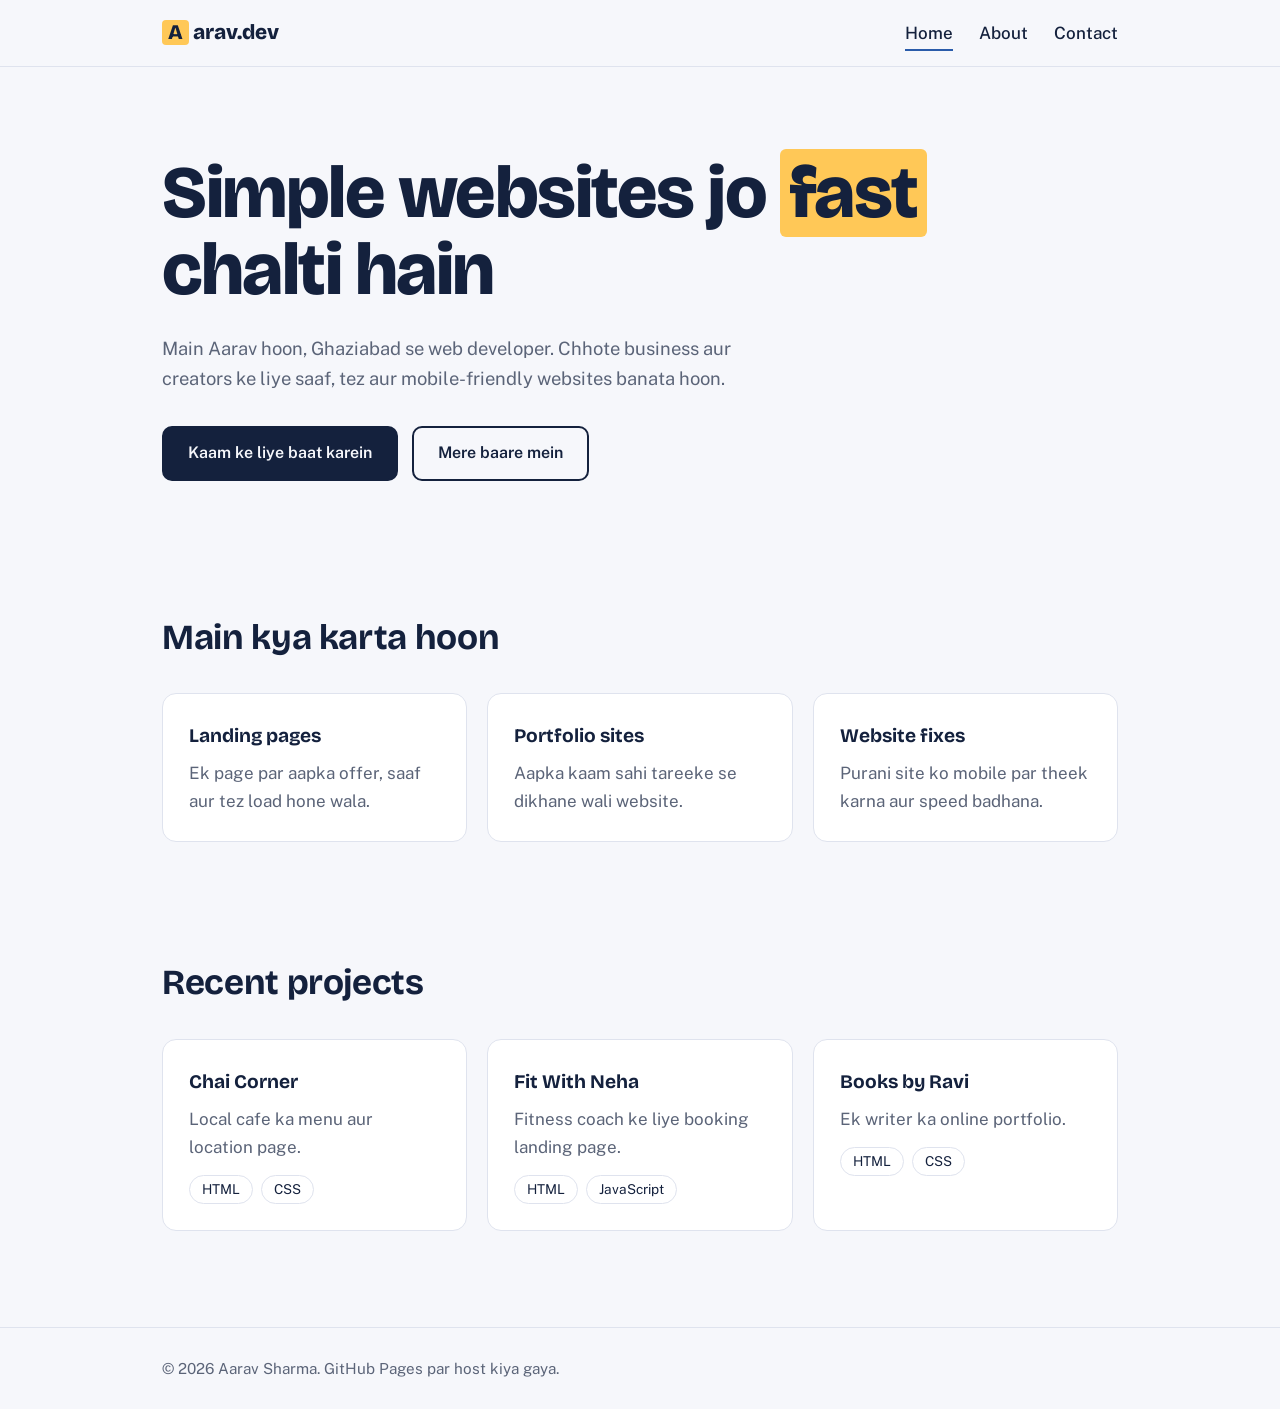
==== index.html @ a34be63d "website done" ====
<!DOCTYPE html>
<html lang="en">
<head>
  <meta charset="UTF-8">
  <meta name="viewport" content="width=device-width, initial-scale=1">
  <title>Aarav Sharma | Web Developer</title>
  <meta name="description" content="Simple, fast websites banane wala web developer.">
  <link rel="preconnect" href="https://fonts.googleapis.com">
  <link rel="preconnect" href="https://fonts.gstatic.com" crossorigin>
  <link href="https://fonts.googleapis.com/css2?family=Bricolage+Grotesque:wght@600;800&family=Public+Sans:wght@400;500;600&display=swap" rel="stylesheet">
  <link rel="stylesheet" href="css/style.css">
</head>
<body>
<header>
  <div class="wrap bar">
    <a class="logo" href="index.html"><span>A</span>arav.dev</a>
    <button class="menu-btn" aria-expanded="false" aria-label="Menu">Menu</button>
    <nav aria-label="Main">
      <ul>
        <li><a href="index.html">Home</a></li>
        <li><a href="about.html">About</a></li>
        <li><a href="contact.html">Contact</a></li>
      </ul>
    </nav>
  </div>
</header>
<main>
<div class="wrap">
  <div class="hero">
    <h1>Simple websites jo <mark>fast</mark> chalti hain</h1>
    <p>Main Aarav hoon, Ghaziabad se web developer. Chhote business aur creators ke liye saaf, tez aur mobile-friendly websites banata hoon.</p>
    <a class="btn" href="contact.html">Kaam ke liye baat karein</a>
    <a class="btn alt" href="about.html">Mere baare mein</a>
  </div>

  <section>
    <h2>Main kya karta hoon</h2>
    <div class="grid">
      <div class="card"><h3>Landing pages</h3><p>Ek page par aapka offer, saaf aur tez load hone wala.</p></div>
      <div class="card"><h3>Portfolio sites</h3><p>Aapka kaam sahi tareeke se dikhane wali website.</p></div>
      <div class="card"><h3>Website fixes</h3><p>Purani site ko mobile par theek karna aur speed badhana.</p></div>
    </div>
  </section>

  <section>
    <h2>Recent projects</h2>
    <div class="grid">
      <div class="card"><h3>Chai Corner</h3><p>Local cafe ka menu aur location page.</p>
        <ul class="tags"><li>HTML</li><li>CSS</li></ul></div>
      <div class="card"><h3>Fit With Neha</h3><p>Fitness coach ke liye booking landing page.</p>
        <ul class="tags"><li>HTML</li><li>JavaScript</li></ul></div>
      <div class="card"><h3>Books by Ravi</h3><p>Ek writer ka online portfolio.</p>
        <ul class="tags"><li>HTML</li><li>CSS</li></ul></div>
    </div>
  </section>
</div>
</main>
<footer>
  <div class="wrap">&copy; <span id="year">2026</span> Aarav Sharma. GitHub Pages par host kiya gaya.</div>
</footer>
<script src="js/script.js"></script>
</body>
</html>
---- css/style.css ----
:root{
  --bg:#f6f7fb; --surface:#ffffff; --ink:#14213d; --muted:#5b6478;
  --accent:#2a5caa; --mark:#ffc857; --line:#dfe3ee;
  --head:"Bricolage Grotesque",system-ui,sans-serif;
  --body:"Public Sans",system-ui,-apple-system,Segoe UI,sans-serif;
}
@media (prefers-color-scheme:dark){
  :root{--bg:#0f1626;--surface:#17203a;--ink:#eef1f8;--muted:#9aa5bf;--accent:#7aa7ec;--line:#27314d}
}
*{box-sizing:border-box;margin:0;padding:0}
html{scroll-behavior:smooth}
body{font-family:var(--body);background:var(--bg);color:var(--ink);line-height:1.65;font-size:17px}
a{color:var(--accent)}
a:focus-visible,button:focus-visible,input:focus-visible,textarea:focus-visible{outline:3px solid var(--mark);outline-offset:2px}
.wrap{max-width:1000px;margin:0 auto;padding:0 22px}

/* Header */
header{border-bottom:1px solid var(--line);background:var(--bg);position:sticky;top:0;z-index:10}
.bar{display:flex;align-items:center;justify-content:space-between;height:66px}
.logo{font-family:var(--head);font-weight:800;font-size:1.3rem;color:var(--ink);text-decoration:none}
.logo span{background:var(--mark);color:#14213d;padding:0 .3em;border-radius:4px;margin-right:.15em}
nav ul{display:flex;gap:26px;list-style:none}
nav a{color:var(--ink);text-decoration:none;font-weight:500;padding:6px 0;border-bottom:2px solid transparent}
nav a:hover,nav a.active{border-color:var(--accent)}
.menu-btn{display:none;background:none;border:1px solid var(--line);color:var(--ink);padding:6px 12px;border-radius:8px;font:inherit;cursor:pointer}

/* Hero */
.hero{padding:88px 0 72px}
.hero h1{font-family:var(--head);font-weight:800;font-size:clamp(2.4rem,7vw,4.6rem);line-height:1.05;letter-spacing:-.02em;max-width:14em}
.hero h1 mark{background:var(--mark);color:#14213d;padding:0 .12em;border-radius:6px}
.hero p{max-width:34em;margin:24px 0 32px;color:var(--muted);font-size:1.15rem}
.btn{display:inline-block;background:var(--ink);color:var(--bg);padding:12px 24px;border-radius:10px;text-decoration:none;font-weight:600;border:2px solid var(--ink);font-size:1rem;cursor:pointer;font-family:inherit}
.btn:hover{background:transparent;color:var(--ink)}
.btn.alt{background:transparent;color:var(--ink);margin-left:10px}
.btn.alt:hover{background:var(--ink);color:var(--bg)}

/* Sections */
section{padding:56px 0}
h2{font-family:var(--head);font-size:clamp(1.6rem,4vw,2.2rem);margin-bottom:26px;letter-spacing:-.01em}
.grid{display:grid;grid-template-columns:repeat(auto-fit,minmax(260px,1fr));gap:20px}
.card{background:var(--surface);border:1px solid var(--line);border-radius:14px;padding:26px}
.card h3{font-family:var(--head);font-size:1.2rem;margin-bottom:8px}
.card p{color:var(--muted)}
.tags{display:flex;flex-wrap:wrap;gap:8px;margin-top:14px;list-style:none}
.tags li{font-size:.85rem;border:1px solid var(--line);border-radius:99px;padding:2px 12px}
.prose{max-width:40em}
.prose p{margin-bottom:1em}
.page-title{padding:64px 0 8px}
.page-title h1{font-family:var(--head);font-size:clamp(2rem,6vw,3.2rem);letter-spacing:-.02em}

/* Form */
form{display:grid;gap:16px;max-width:520px}
label{font-weight:600;display:grid;gap:6px}
input,textarea{font:inherit;padding:11px 14px;border:1px solid var(--line);border-radius:10px;background:var(--surface);color:var(--ink)}
textarea{min-height:140px;resize:vertical}
#form-msg{font-weight:600;color:var(--accent);min-height:1.5em}

/* Footer */
footer{border-top:1px solid var(--line);padding:28px 0;color:var(--muted);font-size:.95rem;margin-top:40px}

@media (max-width:640px){
  .menu-btn{display:block}
  nav{position:absolute;top:66px;left:0;right:0;background:var(--bg);border-bottom:1px solid var(--line);display:none}
  nav.open{display:block}
  nav ul{flex-direction:column;gap:0;padding:8px 22px 16px}
  nav a{display:block;padding:12px 0}
  .btn.alt{margin:12px 0 0}
}
@media (prefers-reduced-motion:reduce){html{scroll-behavior:auto}}
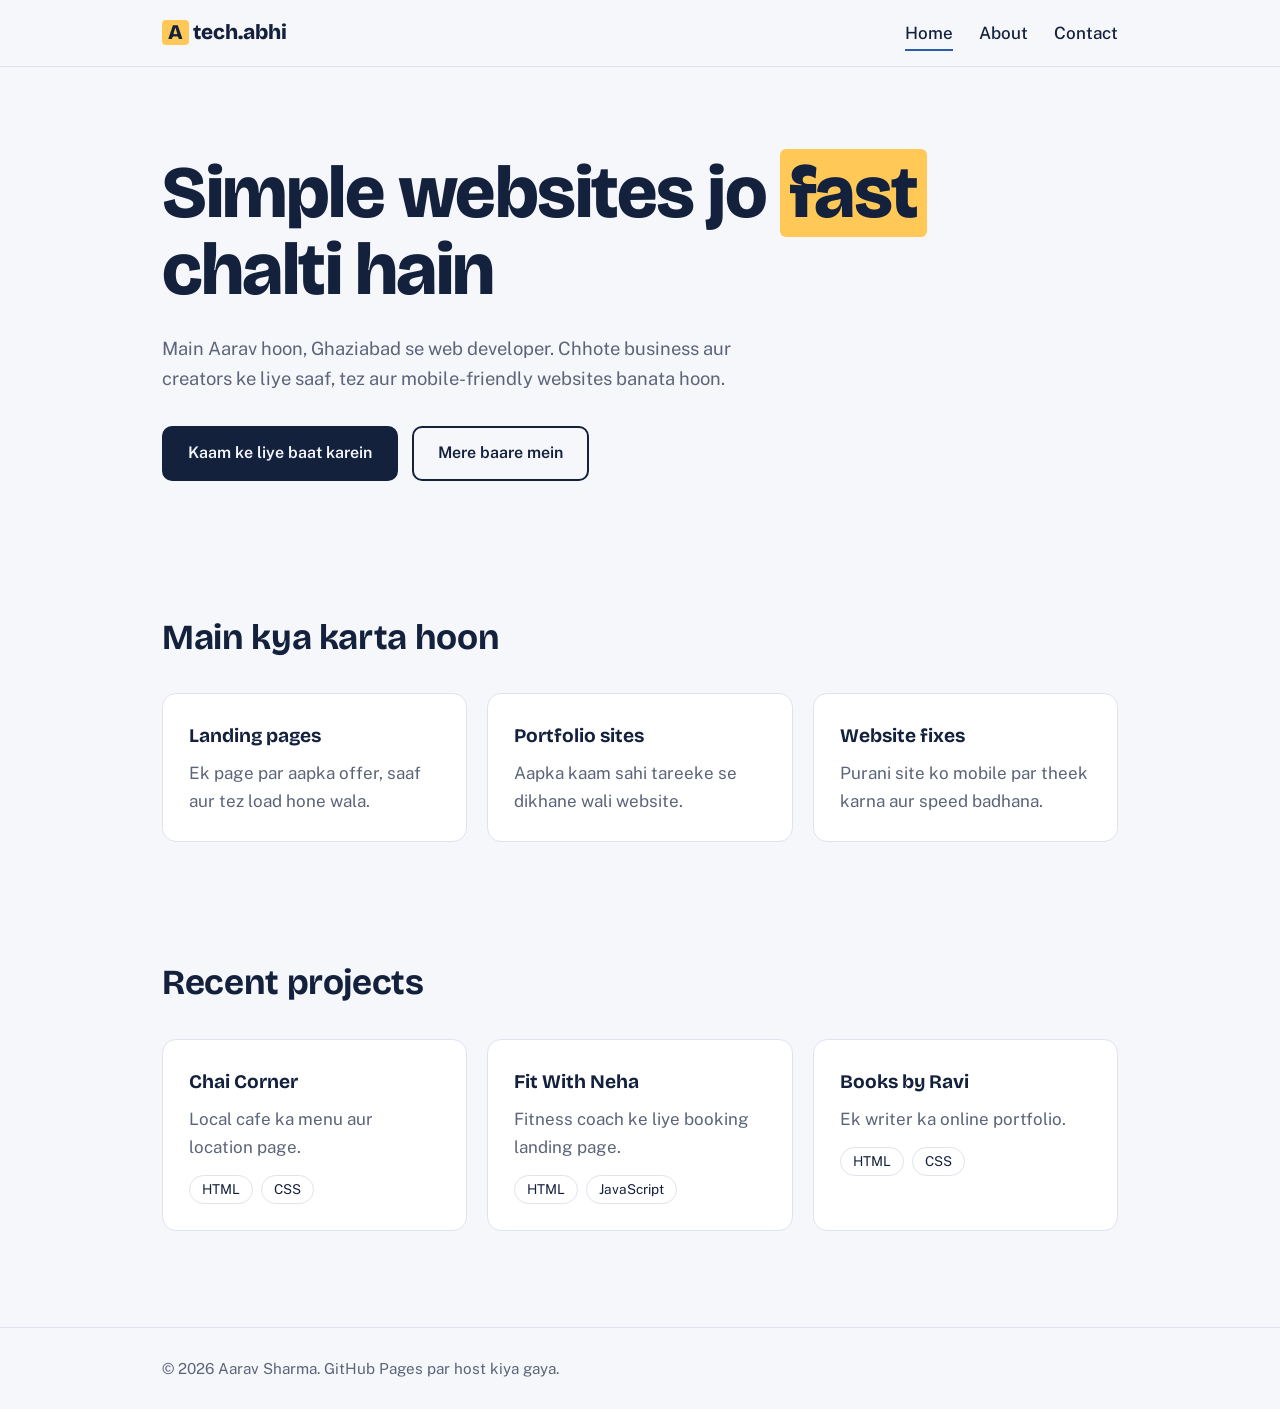
==== commit ac21877d: "update" ====
--- a/index.html
+++ b/index.html
@@ -13,7 +13,7 @@
 <body>
 <header>
   <div class="wrap bar">
-    <a class="logo" href="index.html"><span>A</span>arav.dev</a>
+    <a class="logo" href="index.html"><span>A</span>tech.abhi</a>
     <button class="menu-btn" aria-expanded="false" aria-label="Menu">Menu</button>
     <nav aria-label="Main">
       <ul>
